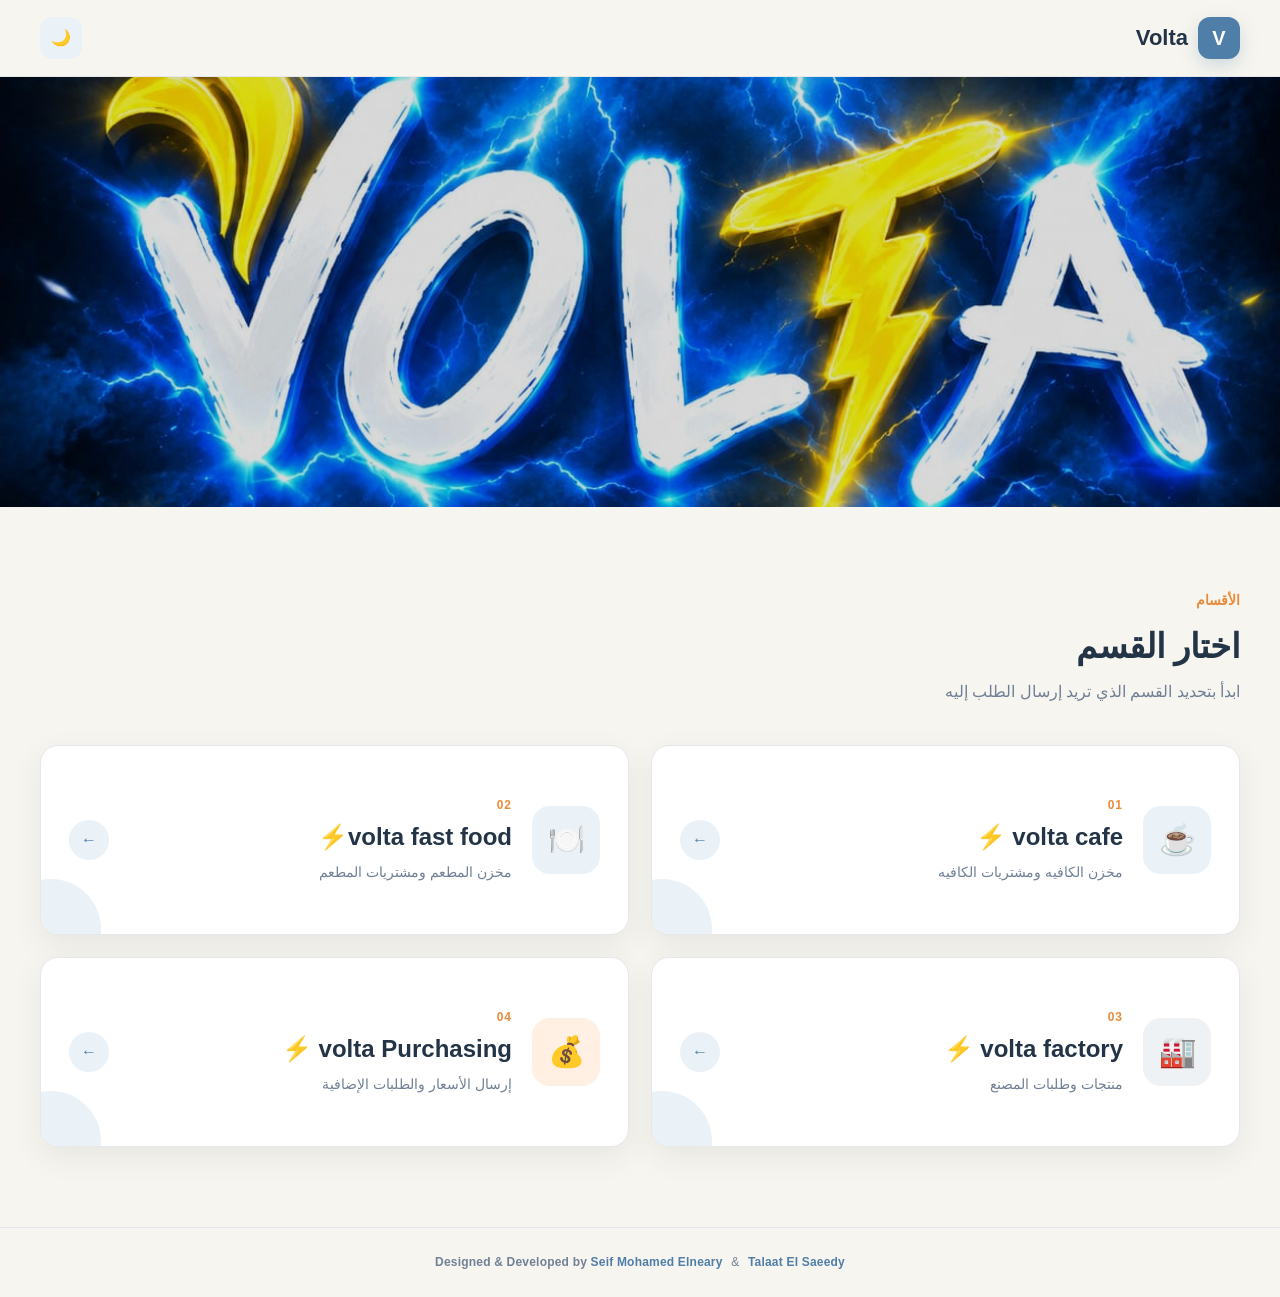
==== index.html @ 40c65955 "Add files via upload" ====
<!DOCTYPE html>
<html lang="ar" dir="rtl">

<head>
    <meta charset="UTF-8">
    <meta name="viewport" content="width=device-width, initial-scale=1.0">

    <title>Volta | ڤولتا</title>

    <!-- Main CSS -->
    <link rel="stylesheet" href="css/style.css">
    <link rel="stylesheet" href="css/home.css">
    <link rel="stylesheet" href="css/responsive.css">
</head>

<body>

    <!-- =========================
         Navbar
    ========================== -->
    <header class="navbar">

        <div class="container navbar-content">

            <a href="index.html" class="logo">
                <span class="logo-mark">V</span>
                <span class="logo-text">Volta</span>
            </a>

            <button class="theme-toggle" id="themeToggle" type="button">
                🌙
            </button>

        </div>

    </header>


    <!-- =========================
         Hero
    ========================== -->
    <main>

        <section class="hero">

            <div class="container hero-content">

                <div class="volta-logo-title">

                    <span class="volta-main">
                    </span>

                    <span class="volta-sub">
                    </span>

                </div>

            </div>

        </section>


        <!-- =========================
             Main Sections
        ========================== -->
        <section class="sections">

            <div class="container">

                <div class="section-heading">

                    <span>الأقسام</span>

                    <h2>
                        اختار القسم
                    </h2>

                    <p>
                        ابدأ بتحديد القسم الذي تريد إرسال الطلب إليه
                    </p>

                </div>


                <div class="section-grid">


                    <!-- =========================
                         Cafe
                    ========================== -->

                    <a href="cafe-login.html" class="section-card">

                        <div class="card-icon cafe-icon">
                            ☕
                        </div>

                        <div class="card-content">

                            <span class="card-number">
                                01
                            </span>

                            <h3>
                                volta cafe ⚡
                            </h3>

                            <p>
                                مخزن الكافيه ومشتريات الكافيه
                            </p>

                        </div>

                        <div class="card-arrow">
                            ←
                        </div>

                    </a>


                    <!-- =========================
                         Restaurant
                    ========================== -->

                    <a href="restaurant-login.html" class="section-card">

                        <div class="card-icon restaurant-icon">
                            🍽️
                        </div>

                        <div class="card-content">

                            <span class="card-number">
                                02
                            </span>

                            <h3>
                                volta fast food⚡

                            </h3>

                            <p>
                                مخزن المطعم ومشتريات المطعم
                            </p>

                        </div>

                        <div class="card-arrow">
                            ←
                        </div>

                    </a>


                    <!-- =========================
                         Factory
                    ========================== -->

                    <a href="factory-login.html" class="section-card">

                        <div class="card-icon factory-icon">
                            🏭
                        </div>

                        <div class="card-content">

                            <span class="card-number">
                                03
                            </span>

                            <h3>
                                volta factory ⚡
                            </h3>

                            <p>
                                منتجات وطلبات المصنع
                            </p>

                        </div>

                        <div class="card-arrow">
                            ←
                        </div>

                    </a>


                    <!-- =========================
                         Prices
                    ========================== -->

                    <a href="prices.html" class="section-card prices-card">

                        <div class="card-icon prices-icon">
                            💰
                        </div>

                        <div class="card-content">

                            <span class="card-number">
                                04
                            </span>

                            <h3>
                                volta Purchasing ⚡
                            </h3>

                            <p>
                                إرسال الأسعار والطلبات الإضافية
                            </p>

                        </div>

                        <div class="card-arrow">
                            ←
                        </div>

                    </a>


                </div>

            </div>

        </section>

    </main>


    <!-- =========================
         Footer
    ========================== -->

    <footer class="footer">

        <div class="container">

            <p class="developer-credit">

                Designed & Developed by

                <span>
                    Seif Mohamed Elneary
                </span>

                <b>
                    &
                </b>

                <span>
                    Talaat El Saeedy
                </span>

            </p>

        </div>

    </footer>


    <!-- JavaScript -->

    <script src="js/app.js"></script>
    <script src="js/theme.js"></script>

</body>

</html>
---- css/style.css ----
/* =========================================
   VOLTA - Global Style
========================================= */

:root {
    --bg-main: #f7f5ef;
    --bg-card: #ffffff;
    --primary: #4f7ea8;
    --primary-dark: #365f83;
    --primary-light: #eaf1f7;
    --accent: #e98b3a;
    --accent-light: #fff0e3;
    --text-main: #243447;
    --text-muted: #718096;
    --border: #e5e7eb;
    --shadow: 0 10px 30px rgba(40, 60, 80, 0.08);
    --radius: 18px;
    --transition: 0.3s ease;
}


/* =========================================
   Reset
========================================= */

* {
    margin: 0;
    padding: 0;
    box-sizing: border-box;
}

html {
    scroll-behavior: smooth;
}

body {
    font-family: Arial, "Tahoma", sans-serif;
    background: var(--bg-main);
    color: var(--text-main);
    line-height: 1.6;
    transition: background-color var(--transition), color var(--transition);
}

a {
    color: inherit;
    text-decoration: none;
}

button,
input,
textarea {
    font: inherit;
}

button {
    cursor: pointer;
    border: none;
}


/* =========================================
   Container
========================================= */

.container {
    width: min(1180px, calc(100% - 32px));
    margin: 0 auto;
}


/* =========================================
   Navbar
========================================= */

.navbar {
    position: sticky;
    top: 0;
    z-index: 1000;
    background: rgba(247, 245, 239, 0.92);
    backdrop-filter: blur(12px);
    border-bottom: 1px solid var(--border);
    transition: background-color var(--transition), border-color var(--transition);
}

.navbar-content {
    min-height: 76px;
    display: flex;
    align-items: center;
    justify-content: space-between;
}


/* Logo */

.logo {
    display: flex;
    align-items: center;
    gap: 10px;
    font-weight: 800;
    font-size: 22px;
}

.logo-mark {
    width: 42px;
    height: 42px;
    display: grid;
    place-items: center;
    border-radius: 12px;
    background: var(--primary);
    color: #fff;
    font-size: 20px;
    box-shadow: 0 6px 18px rgba(79, 126, 168, 0.25);
}

.logo-text {
    color: var(--text-main);
}


/* Theme Button */

.theme-toggle {
    width: 42px;
    height: 42px;
    display: grid;
    place-items: center;
    border-radius: 12px;
    background: var(--primary-light);
    color: var(--primary);
    transition: var(--transition);
}

.theme-toggle:hover {
    background: var(--primary);
    color: #fff;
    transform: rotate(8deg);
}


/* =========================================
   Hero
========================================= */

.hero {
    min-height: 430px;
    position: relative;
    display: flex;
    align-items: center;
    background-image: linear-gradient( 90deg, rgba(24, 39, 54, 0.78), rgba(24, 39, 54, 0.42)), url("../assets/hero.webp");
    background-size: cover;
    background-position: center;
    color: #fff;
}


/* Hero Content */

.hero-content {
    padding: 80px 0;
}

.hero-badge {
    display: inline-block;
    padding: 7px 14px;
    margin-bottom: 18px;
    border: 1px solid rgba(255, 255, 255, 0.35);
    border-radius: 50px;
    background: rgba(255, 255, 255, 0.12);
    font-size: 14px;
}

.hero h1 {
    max-width: 650px;
    font-size: clamp(38px, 6vw, 68px);
    line-height: 1.15;
    margin-bottom: 20px;
}

.hero h1 span {
    color: var(--accent);
}

.hero p {
    max-width: 600px;
    font-size: 18px;
    color: rgba(255, 255, 255, 0.88);
}


/* =========================================
   Sections
========================================= */

.sections {
    padding: 80px 0;
}

.section-heading {
    margin-bottom: 40px;
}

.section-heading>span {
    color: var(--accent);
    font-size: 14px;
    font-weight: 700;
}

.section-heading h2 {
    margin: 6px 0;
    font-size: 34px;
}

.section-heading p {
    color: var(--text-muted);
}


/* =========================================
   Section Cards
========================================= */

.section-grid {
    display: grid;
    grid-template-columns: repeat(2, 1fr);
    gap: 22px;
}

.section-card {
    position: relative;
    min-height: 190px;
    padding: 28px;
    display: flex;
    align-items: center;
    gap: 20px;
    background: var(--bg-card);
    border: 1px solid var(--border);
    border-radius: var(--radius);
    box-shadow: var(--shadow);
    overflow: hidden;
    transition: transform var(--transition), box-shadow var(--transition), border-color var(--transition);
}

.section-card::after {
    content: "";
    position: absolute;
    width: 100px;
    height: 100px;
    left: -40px;
    bottom: -45px;
    border-radius: 50%;
    background: var(--primary-light);
    transition: var(--transition);
}

.section-card:hover {
    transform: translateY(-6px);
    border-color: rgba(79, 126, 168, 0.3);
    box-shadow: 0 18px 40px rgba(40, 60, 80, 0.13);
}

.section-card:hover::after {
    transform: scale(1.5);
}


/* =========================================
   Card Icon
========================================= */

.card-icon {
    position: relative;
    z-index: 2;
    flex-shrink: 0;
    width: 68px;
    height: 68px;
    display: grid;
    place-items: center;
    border-radius: 18px;
    font-size: 30px;
}

.cafe-icon,
.restaurant-icon {
    background: var(--primary-light);
}

.factory-icon {
    background: #eef2f4;
}

.prices-icon {
    background: var(--accent-light);
}


/* =========================================
   Card Content
========================================= */

.card-content {
    position: relative;
    z-index: 2;
    flex: 1;
}

.card-number {
    display: block;
    margin-bottom: 3px;
    color: var(--accent);
    font-size: 12px;
    font-weight: 700;
    letter-spacing: 1px;
}

.card-content h3 {
    margin-bottom: 5px;
    font-size: 24px;
}

.card-content p {
    color: var(--text-muted);
    font-size: 14px;
}


/* =========================================
   Card Arrow
========================================= */

.card-arrow {
    position: relative;
    z-index: 2;
    width: 40px;
    height: 40px;
    display: grid;
    place-items: center;
    border-radius: 50%;
    background: var(--primary-light);
    color: var(--primary);
    transition: var(--transition);
}

.section-card:hover .card-arrow {
    background: var(--accent);
    color: #fff;
    transform: translateX(-4px);
}


/* =========================================
   Footer
========================================= */

.footer {
    padding: 25px 0;
    border-top: 1px solid var(--border);
    text-align: center;
    color: var(--text-muted);
    font-size: 13px;
}


/* =========================================
   Dark Mode
========================================= */

body.dark-mode {
    --bg-main: #17212b;
    --bg-card: #202d39;
    --primary: #79a7cf;
    --primary-dark: #5c8db8;
    --primary-light: #293c4d;
    --accent: #f0a15a;
    --accent-light: #463426;
    --text-main: #f3f5f7;
    --text-muted: #aeb9c4;
    --border: #334352;
    --shadow: 0 10px 30px rgba(0, 0, 0, 0.2);
}

body.dark-mode .navbar {
    background: rgba(23, 33, 43, 0.92);
}

body.dark-mode .hero {
    background-image: linear-gradient( 90deg, rgba(10, 18, 25, 0.82), rgba(10, 18, 25, 0.55)), url("../assets/hero.webp");
}


/* =========================================
   VOLTA - DARK MODE
========================================= */

body.dark-mode {
    --bg-main: #111827;
    --bg-card: #1f2937;
    --primary: #6fa3d2;
    --primary-dark: #4f7ea8;
    --primary-light: #26384a;
    --accent: #f0a15c;
    --accent-light: #3b2d22;
    --text-main: #f3f4f6;
    --text-muted: #aeb8c5;
    --border: #374151;
    background: var(--bg-main);
    color: var(--text-main);
}


/* =========================================
   VOLTA - GLOBAL DARK MODE
========================================= */

body.dark-mode {
    --bg-main: #111827;
    --bg-card: #1f2937;
    --primary: #6fa3d2;
    --primary-dark: #4f7ea8;
    --primary-light: #26384a;
    --accent: #f0a15c;
    --accent-light: #3b2d22;
    --text-main: #f3f4f6;
    --text-muted: #aeb8c5;
    --border: #374151;
    background-color: var(--bg-main);
    color: var(--text-main);
}

body.dark-mode {
    --bg-main: #111827;
    --bg-card: #1f2937;
    --primary: #6fa3d2;
    --primary-dark: #4f7ea8;
    --primary-light: #26384a;
    --accent: #f0a15c;
    --accent-light: #3b2d22;
    --text-main: #f3f4f6;
    --text-muted: #aeb8c5;
    --border: #374151;
    background-color: var(--bg-main);
    color: var(--text-main);
}


/* =========================================
   DEVELOPER CREDIT
========================================= */

.developer-credit {
    margin: 0;
    text-align: center;
    font-size: 12px;
    font-weight: 600;
    color: var(--text-muted);
    letter-spacing: 0.2px;
}

.developer-credit span {
    color: var(--primary);
    font-weight: 800;
    transition: 0.25s ease;
}

.developer-credit b {
    margin: 0 5px;
    color: var(--text-muted);
    font-weight: 500;
}

.developer-credit span:hover {
    color: var(--accent);
}
---- css/home.css ----
/* =========================
   HERO IMAGE FIX
========================= */

.hero {
    position: relative;
    background-image: url("../assets/hero.webp") !important;
    background-size: cover;
    background-position: center;
    background-repeat: no-repeat;
    opacity: 1 !important;
}


/* Overlay خفيف بدل اللون الغامق */

.hero::before {
    content: "";
    position: absolute;
    inset: 0;
    background: rgba(0, 0, 0, 0.15) !important;
    z-index: 0;
}

.hero-content {
    position: relative;
    z-index: 1;
}
---- css/responsive.css ----
/* =========================================
   VOLTA
   Responsive System
========================================= */


/* =========================================
   LARGE TABLET / SMALL DESKTOP
   1000px and below
========================================= */

@media (max-width: 1000px) {
    .container {
        width: min(100% - 28px, 900px);
    }
    /* Products */
    .products-grid {
        grid-template-columns: repeat(3, minmax(0, 1fr));
    }
    /* Home Sections */
    .section-grid {
        gap: 16px;
    }
}


/* =========================================
   TABLET
   768px and below
========================================= */

@media (max-width: 768px) {
    .container {
        width: min(100% - 26px, 700px);
    }
    /* =====================================
       Navbar
    ===================================== */
    .navbar-content {
        min-height: 68px;
    }
    .logo {
        font-size: 20px;
    }
    .logo-mark {
        width: 40px;
        height: 40px;
    }
    /* =====================================
       Home Hero
    ===================================== */
    .hero {
        min-height: 400px;
        background-position: center;
    }
    .hero-content {
        padding: 65px 0;
    }
    .hero h1 {
        max-width: 580px;
        font-size: clamp(38px, 7vw, 54px);
    }
    .hero p {
        max-width: 520px;
        font-size: 16px;
    }
    /* =====================================
       Home Sections
    ===================================== */
    .sections {
        padding: 60px 0;
    }
    .section-heading {
        margin-bottom: 30px;
    }
    .section-heading h2 {
        font-size: 30px;
    }
    .section-grid {
        grid-template-columns: repeat(2, minmax(0, 1fr));
        gap: 15px;
    }
    .section-card {
        min-height: 175px;
        padding: 22px;
    }
    .card-icon {
        width: 60px;
        height: 60px;
        font-size: 27px;
    }
    .card-content h3 {
        font-size: 21px;
    }
    /* =====================================
       Cafe / Restaurant / Factory Header
    ===================================== */
    .page-header {
        padding: 42px 0 35px;
    }
    .back-link {
        margin-bottom: 24px;
    }
    .page-header-content {
        gap: 20px;
    }
    .page-header h1 {
        font-size: clamp(30px, 6vw, 42px);
    }
    .page-header p {
        font-size: 14px;
    }
    .page-header-icon {
        width: 76px;
        height: 76px;
        border-radius: 22px;
        font-size: 35px;
    }
    /* =====================================
       Sub Sections
    ===================================== */
    .sub-section-grid {
        gap: 12px;
    }
    /* =====================================
       Products
    ===================================== */
    .products-section {
        padding: 30px 0 50px;
    }
    .products-top {
        gap: 20px;
    }
    .search-box {
        width: 290px;
    }
    /* =====================================
       Note
    ===================================== */
    .note-section {
        padding-bottom: 55px;
    }
}


/* =========================================
   MOBILE
   700px and below
========================================= */

@media (max-width: 700px) {
    .container {
        width: calc(100% - 24px);
    }
    /* =====================================
       Navbar
    ===================================== */
    .navbar-content {
        min-height: 64px;
    }
    .logo {
        gap: 8px;
        font-size: 18px;
    }
    .logo-mark {
        width: 38px;
        height: 38px;
        border-radius: 11px;
        font-size: 18px;
    }
    .nav-actions {
        gap: 7px;
    }
    .theme-toggle {
        width: 44px;
        height: 44px;
    }
    .cart-button {
        width: 50px;
        height: 46px;
        border-radius: 13px;
    }
    .cart-icon {
        font-size: 21px;
    }
    .cart-count {
        min-width: 22px;
        height: 22px;
        top: -6px;
        left: -6px;
    }
    /* =====================================
       Home Hero
    ===================================== */
    .hero {
        min-height: 390px;
        background-position: center;
    }
    .hero-content {
        padding: 55px 0;
    }
    .hero-badge {
        padding: 6px 12px;
        margin-bottom: 15px;
        font-size: 12px;
    }
    .hero h1 {
        max-width: 100%;
        margin-bottom: 15px;
        font-size: clamp(34px, 10vw, 44px);
        line-height: 1.2;
    }
    .hero p {
        max-width: 100%;
        font-size: 14px;
        line-height: 1.8;
    }
    /* =====================================
       Home Sections
    ===================================== */
    .sections {
        padding: 50px 0;
    }
    .section-heading {
        margin-bottom: 22px;
    }
    .section-heading>span {
        font-size: 12px;
    }
    .section-heading h2 {
        margin: 4px 0;
        font-size: 27px;
    }
    .section-heading p {
        font-size: 13px;
    }
    .section-grid {
        grid-template-columns: repeat(2, minmax(0, 1fr));
        gap: 10px;
    }
    .section-card {
        min-height: 180px;
        padding: 16px 13px;
        flex-direction: column;
        align-items: flex-start;
        justify-content: space-between;
        gap: 10px;
    }
    .card-icon {
        width: 50px;
        height: 50px;
        border-radius: 14px;
        font-size: 23px;
    }
    .card-number {
        font-size: 10px;
    }
    .card-content h3 {
        margin-bottom: 3px;
        font-size: clamp(16px, 4.5vw, 19px);
    }
    .card-content p {
        max-width: 130px;
        font-size: 11px;
        line-height: 1.55;
        overflow-wrap: anywhere;
    }
    .card-arrow {
        position: absolute;
        left: 10px;
        bottom: 10px;
        width: 32px;
        height: 32px;
    }
    /* =====================================
       Page Header
    ===================================== */
    .page-header {
        padding: 32px 0 28px;
    }
    .back-link {
        padding: 8px 12px 8px 13px;
        margin-bottom: 20px;
        border-radius: 11px;
        font-size: 12px;
    }
    .back-icon {
        width: 25px;
        height: 25px;
        border-radius: 7px;
        font-size: 14px;
    }
    .page-header-content {
        align-items: center;
        gap: 15px;
    }
    .page-label {
        margin-bottom: 5px;
        font-size: 10px;
    }
    .page-header h1 {
        margin-bottom: 6px;
        font-size: clamp(28px, 8vw, 36px);
    }
    .page-header p {
        max-width: 420px;
        font-size: 12px;
        line-height: 1.7;
    }
    .page-header-icon {
        width: 60px;
        height: 60px;
        border-radius: 17px;
        font-size: 28px;
    }
    /* =====================================
       Sub Sections
    ===================================== */
    .sub-sections {
        display: grid !important;
        grid-template-columns: repeat(2, minmax(0, 1fr)) !important;
        gap: 10px !important;
        width: 100% !important;
        box-sizing: border-box;
        padding-bottom: 25px;
    }
    .sub-section-grid {
        grid-template-columns: repeat(2, minmax(0, 1fr));
        gap: 10px;
    }
    .sub-section-card {
        width: 100% !important;
        min-width: 0 !important;
        max-width: 100% !important;
        min-height: 68px;
        padding: 10px;
        gap: 8px;
        border-radius: 14px;
        box-sizing: border-box;
    }
    .sub-section-icon {
        width: 40px;
        height: 40px;
        flex-shrink: 0;
        border-radius: 11px;
        font-size: 18px;
    }
    .sub-section-content {
        min-width: 0;
        gap: 3px;
        overflow: hidden;
    }
    .sub-section-content strong {
        display: block;
        font-size: 12px;
        white-space: nowrap;
    }
    .sub-section-content small {
        display: block;
        font-size: 8px;
        white-space: nowrap;
    }
    .sub-card-icon {
        width: 45px;
        height: 45px;
        border-radius: 13px;
        font-size: 21px;
    }
    .sub-card-content strong {
        font-size: 14px;
    }
    .sub-card-content small {
        font-size: 10px;
        line-height: 1.5;
    }
    .sub-card-arrow {
        width: 32px;
        height: 32px;
        font-size: 13px;
    }
    /* =====================================
       Products
    ===================================== */
    .products-section {
        padding: 24px 0 45px;
    }
    .products-top {
        align-items: stretch;
        flex-direction: column;
        gap: 15px;
        margin-bottom: 20px;
    }
    .section-label {
        margin-bottom: 5px;
        font-size: 10px;
    }
    .products-top h2 {
        font-size: clamp(23px, 7vw, 28px);
    }
    .search-box {
        width: 100%;
        height: 48px;
        padding: 0 13px;
        border-radius: 13px;
    }
    .search-box input {
        font-size: 13px;
    }
    /* =====================================
       Product Grid
    ===================================== */
    .products-grid {
        grid-template-columns: repeat(2, minmax(0, 1fr));
        gap: 10px;
    }
    .product-card {
        border-radius: 16px;
    }
    .product-number {
        top: 8px;
        right: 8px;
        padding: 4px 6px;
        border-radius: 7px;
        font-size: 8px;
    }
    .product-image {
        aspect-ratio: 1 / 0.88;
    }
    .product-info {
        padding: 11px;
    }
    .product-info h3 {
        margin-bottom: 5px;
        font-size: clamp(12px, 3.7vw, 15px);
        line-height: 1.45;
        overflow-wrap: anywhere;
    }
    .product-unit {
        padding: 4px 7px;
        border-radius: 7px;
        font-size: 9px;
    }
    /* =====================================
       Product Actions
    ===================================== */
    .product-actions {
        padding: 0 9px 9px;
        flex-direction: column;
        align-items: stretch;
        gap: 7px;
    }
    .quantity-control {
        width: 100%;
        height: 38px;
        border-radius: 10px;
    }
    .quantity-control button {
        width: auto;
        flex: 1;
        font-size: 14px;
    }
    .quantity-control span {
        min-width: 25px;
        flex: 1;
        font-size: 12px;
    }
    .add-to-cart {
        width: 100%;
        height: 38px;
        border-radius: 10px;
        font-size: 10px;
    }
    /* =====================================
       Empty Products
    ===================================== */
    .empty-products {
        padding: 45px 15px;
        border-radius: 17px;
    }
    .empty-products>span {
        font-size: 30px;
    }
    .empty-products h3 {
        font-size: 17px;
    }
    .empty-products p {
        font-size: 11px;
    }
    /* =====================================
       Note
    ===================================== */
    .note-section {
        padding-bottom: 50px;
    }
    .note-card {
        padding: 15px;
        align-items: flex-start;
        gap: 10px;
        border-radius: 18px;
    }
    .note-icon {
        width: 40px;
        height: 40px;
        border-radius: 11px;
        font-size: 17px;
    }
    .note-content h3 {
        margin-bottom: 3px;
        font-size: 15px;
    }
    .note-content p {
        margin-bottom: 11px;
        font-size: 10px;
        line-height: 1.6;
    }
    .note-content textarea {
        min-height: 95px;
        padding: 11px;
        border-radius: 12px;
        font-size: 11px;
    }
    /* =====================================
       Cart Drawer
    ===================================== */
    .cart-drawer {
        width: min(100%, 390px);
    }
    .cart-header {
        padding: 18px;
    }
    .cart-header h2 {
        font-size: 20px;
    }
    .cart-items {
        padding: 13px;
    }
    .cart-footer {
        padding: 13px;
    }
    .send-order-button {
        min-height: 48px;
        padding: 0 14px;
        border-radius: 13px;
        font-size: 11px;
    }
    /* =====================================
       Toast
    ===================================== */
    .toast {
        right: 12px;
        left: 12px;
        bottom: 12px;
        padding: 12px 14px;
        border-radius: 12px;
        text-align: center;
        font-size: 11px;
    }
    /* =====================================
       Footer
    ===================================== */
    .footer {
        padding: 20px 0;
        font-size: 11px;
    }
}


/* =========================================
   SMALL MOBILE
   380px and below
========================================= */

@media (max-width: 380px) {
    .container {
        width: calc(100% - 18px);
    }
    /* Navbar */
    .logo {
        font-size: 16px;
    }
    .logo-mark {
        width: 35px;
        height: 35px;
        font-size: 17px;
    }
    .theme-toggle {
        width: 40px;
        height: 40px;
    }
    .cart-button {
        width: 46px;
        height: 42px;
    }
    /* Hero */
    .hero {
        min-height: 360px;
    }
    .hero h1 {
        font-size: 32px;
    }
    .hero p {
        font-size: 13px;
    }
    /* Home Cards */
    .section-card {
        min-height: 170px;
        padding: 13px 11px;
    }
    .card-icon {
        width: 46px;
        height: 46px;
        font-size: 21px;
    }
    .card-content h3 {
        font-size: 15px;
    }
    .card-content p {
        font-size: 10px;
    }
    /* Page Header */
    .page-header-icon {
        width: 52px;
        height: 52px;
        font-size: 24px;
    }
    .page-header h1 {
        font-size: 27px;
    }
    /* Sub Sections */
    .sub-sections {
        grid-template-columns: repeat(2, minmax(0, 1fr)) !important;
        gap: 7px !important;
    }
    .sub-section-card {
        min-height: 61px;
        padding: 7px;
        gap: 6px;
    }
    .sub-section-icon {
        width: 34px;
        height: 34px;
        border-radius: 9px;
        font-size: 15px;
    }
    .sub-section-content strong {
        font-size: 10px;
    }
    .sub-section-content small {
        font-size: 7px;
    }
    /* Products */
    .products-grid {
        gap: 8px;
    }
    .product-info {
        padding: 9px;
    }
    .product-info h3 {
        font-size: 12px;
    }
    .product-actions {
        padding: 0 8px 8px;
    }
    .add-to-cart {
        font-size: 9px;
    }
    /* Note */
    .note-card {
        padding: 12px;
    }
}


/* =========================================
   PRICES MOBILE
========================================= */

@media (max-width: 768px) {
    .container {
        width: 100%;
        max-width: 100%;
        padding-inline: 14px;
    }
    .prices-page,
    .prices-layout,
    .prices-hero,
    .prices-card,
    .prices-side,
    .prices-side-card {
        max-width: 100%;
    }
    .prices-hero,
    .prices-card,
    .prices-side-card {
        overflow: hidden;
    }
}


/* =========================================
   VOLTA - GLOBAL RESPONSIVE
   Cafe / Restaurant / Factory / Shared
========================================= */


/* =========================================
   LARGE DESKTOP
========================================= */

@media (max-width: 1400px) {
    .container {
        width: min(94%, 1200px);
    }
    .products-grid {
        grid-template-columns: repeat(4, minmax(0, 1fr));
        gap: 18px;
    }
    .product-image-wrapper {
        height: 220px;
    }
}


/* =========================================
   DESKTOP / LAPTOP
========================================= */

@media (max-width: 1200px) {
    .container {
        width: min(94%, 1100px);
    }
    /* ---------- Section Hero ---------- */
    .section-hero {
        min-height: 200px;
        padding: 30px 34px;
    }
    .section-hero h1 {
        font-size: 34px;
    }
    .section-hero-icon {
        width: 95px;
        height: 95px;
        border-radius: 26px;
        font-size: 42px;
    }
    /* ---------- Products ---------- */
    .products-grid {
        grid-template-columns: repeat(3, minmax(0, 1fr));
        gap: 18px;
    }
    .product-image-wrapper {
        height: 225px;
    }
    .product-info h3 {
        font-size: 17px;
    }
    /* ---------- Search ---------- */
    .search-box {
        width: 300px;
    }
}


/* =========================================
   TABLET
========================================= */

@media (max-width: 992px) {
    .section-page {
        padding-top: 28px;
    }
    /* ---------- Section Hero ---------- */
    .section-hero {
        min-height: 185px;
        padding: 27px 28px;
        border-radius: 22px;
    }
    .section-label {
        font-size: 10px;
    }
    .section-hero h1 {
        font-size: 31px;
    }
    .section-hero p {
        font-size: 13px;
    }
    .section-hero-icon {
        width: 85px;
        height: 85px;
        border-radius: 23px;
        font-size: 37px;
    }
    /* ---------- Sub Sections ---------- */
    .sub-sections {
        display: grid;
        grid-template-columns: repeat(2, minmax(0, 1fr));
        gap: 13px;
    }
    .sub-section-card {
        min-height: 82px;
        padding: 13px 15px;
    }
    .sub-section-icon {
        width: 50px;
        height: 50px;
        font-size: 22px;
    }
    .sub-section-content strong {
        font-size: 15px;
    }
    /* ---------- Products Header ---------- */
    .products-header {
        align-items: flex-end;
    }
    .products-header h2 {
        font-size: 23px;
    }
    .search-box {
        width: 280px;
        height: 49px;
    }
    /* ---------- Products ---------- */
    .products-grid {
        grid-template-columns: repeat(3, minmax(0, 1fr));
        gap: 16px;
    }
    .product-image-wrapper {
        height: 210px;
    }
    .product-info {
        padding: 16px 15px 9px;
    }
    .product-info h3 {
        font-size: 16px;
    }
    .product-actions {
        padding: 11px 15px 15px;
    }
    .quantity-row {
        gap: 8px;
    }
    .quantity-btn {
        width: 48px;
    }
    .quantity-unit {
        min-width: 55px;
        font-size: 12px;
    }
    .add-to-cart {
        min-height: 50px;
        font-size: 14px;
    }
    /* ---------- Note ---------- */
    .order-note {
        padding: 22px;
    }
}


/* =========================================
   MOBILE
========================================= */

@media (max-width: 768px) {
    /* ---------- Page ---------- */
    .section-page {
        min-height: calc(100vh - 70px);
        padding: 22px 0 45px;
        overflow-x: hidden;
    }
    .container {
        width: min(94%, 680px);
    }
    /* ---------- Back Link ---------- */
    .back-link {
        margin-bottom: 18px;
        padding: 8px 12px 8px 8px;
        border-radius: 12px;
        font-size: 11px;
    }
    .back-icon {
        width: 27px;
        height: 27px;
        border-radius: 9px;
        font-size: 14px;
    }
    /* ---------- Hero ---------- */
    .section-hero {
        min-height: 0;
        padding: 24px;
        gap: 18px;
        border-radius: 20px;
    }
    .section-hero-content {
        min-width: 0;
        width: 100%;
    }
    .section-label {
        min-height: 25px;
        padding: 4px 9px;
        margin-bottom: 9px;
        font-size: 8px;
    }
    .section-hero h1 {
        margin-bottom: 7px;
        font-size: 28px;
    }
    .section-hero p {
        max-width: 100%;
        font-size: 11px;
        line-height: 1.8;
    }
    .section-hero-icon {
        width: 70px;
        height: 70px;
        flex-shrink: 0;
        border-radius: 18px;
        font-size: 30px;
    }
    /* ---------- Sub Sections ---------- */
    .sub-sections {
        display: grid !important;
        grid-template-columns: repeat(2, minmax(0, 1fr)) !important;
        gap: 9px !important;
        width: 100% !important;
        box-sizing: border-box;
        margin-bottom: 23px;
    }
    .sub-section-card {
        width: 100% !important;
        min-width: 0 !important;
        max-width: 100% !important;
        min-height: 72px;
        gap: 8px;
        padding: 9px;
        border-radius: 14px;
        box-sizing: border-box;
    }
    .sub-section-icon {
        width: 40px;
        height: 40px;
        flex-shrink: 0;
        border-radius: 11px;
        font-size: 18px;
    }
    .sub-section-content {
        min-width: 0;
        gap: 3px;
        overflow: hidden;
    }
    .sub-section-content strong {
        display: block;
        font-size: 12px;
        white-space: nowrap;
    }
    .sub-section-content small {
        display: block;
        font-size: 8px;
        white-space: nowrap;
    }
    /* ---------- Products Header ---------- */
    .products-header {
        display: flex;
        align-items: center;
        flex-direction: column;
        gap: 13px;
        margin-bottom: 19px;
    }
    .products-header>div:first-child {
        width: 100%;
    }
    .products-label {
        margin-bottom: 3px;
        font-size: 8px;
    }
    .products-header h2 {
        font-size: 19px;
    }
    /* ---------- Search ---------- */
    .search-box {
        width: 100%;
        height: 45px;
        padding: 0 12px;
        border-radius: 12px;
    }
    .search-icon {
        font-size: 15px;
    }
    .search-box input {
        font-size: 11px;
    }
    /* ---------- Products Grid ---------- */
    .products-grid {
        width: 100%;
        grid-template-columns: repeat(2, minmax(0, 1fr));
        gap: 10px;
    }
    /* ---------- Product Card ---------- */
    .product-card {
        border-radius: 16px;
    }
    .product-card:hover {
        transform: none;
    }
    .product-image-wrapper {
        height: 155px;
    }
    .product-card:hover .product-image {
        transform: none;
    }
    .product-number {
        top: 7px;
        left: 7px;
        padding: 4px 7px;
        border-radius: 7px;
        font-size: 8px;
    }
    .product-info {
        padding: 11px 10px 7px;
    }
    .product-info h3 {
        font-size: 12px;
        line-height: 1.5;
    }
    .product-unit {
        margin-top: 5px;
        padding: 4px 7px;
        border-radius: 6px;
        font-size: 8px;
    }
    /* ---------- Product Actions ---------- */
    .product-actions {
        padding: 7px 10px 10px;
    }
    .quantity-row {
        gap: 5px;
        margin-bottom: 8px;
    }
    .quantity-box {
        height: 40px;
        border-radius: 10px;
    }
    .quantity-btn {
        width: 34px;
        font-size: 19px;
    }
    .product-quantity {
        font-size: 13px;
    }
    .quantity-unit {
        min-width: 34px;
        font-size: 8px;
    }
    .add-to-cart {
        min-height: 40px;
        border-radius: 10px;
        gap: 4px;
        font-size: 10px;
        box-shadow: none;
    }
    /* ---------- Empty Products ---------- */
    .empty-products {
        padding: 45px 15px;
        border-radius: 16px;
    }
    .empty-products-icon {
        width: 55px;
        height: 55px;
        margin-bottom: 12px;
        border-radius: 15px;
        font-size: 23px;
    }
    .empty-products h3 {
        font-size: 16px;
    }
    .empty-products p {
        font-size: 10px;
    }
    /* ---------- Order Note ---------- */
    .order-note {
        margin-top: 22px;
        padding: 17px;
        border-radius: 16px;
    }
    .order-note-header {
        gap: 9px;
        margin-bottom: 12px;
    }
    .order-note-icon {
        width: 40px;
        height: 40px;
        border-radius: 10px;
        font-size: 18px;
    }
    .order-note-header h3 {
        font-size: 14px;
    }
    .order-note-header p {
        font-size: 8px;
    }
    .order-note textarea {
        min-height: 115px;
        padding: 11px;
        border-radius: 11px;
        font-size: 10px;
    }
    /* ---------- Toast ---------- */
    #toast {
        right: 12px;
        left: 12px;
        bottom: 15px;
        min-width: 0;
        max-width: none;
        padding: 12px 14px;
        border-radius: 12px;
        font-size: 11px;
        text-align: center;
    }
}


/* =========================================
   SMALL MOBILE
========================================= */

@media (max-width: 600px) {
    .container {
        width: calc(100% - 24px);
    }
    /* ---------- Hero ---------- */
    .section-hero {
        display: block;
        padding: 20px;
        border-radius: 18px;
    }
    .section-hero-content {
        padding-left: 0;
    }
    .section-hero h1 {
        font-size: 25px;
    }
    .section-hero p {
        font-size: 10px;
    }
    .section-hero-icon {
        position: absolute;
        top: 15px;
        left: 15px;
        width: 53px;
        height: 53px;
        border-radius: 14px;
        font-size: 23px;
    }
    /* ---------- Sub Sections ---------- */
    .sub-sections {
        display: grid !important;
        grid-template-columns: repeat(2, minmax(0, 1fr)) !important;
        gap: 7px !important;
    }
    .sub-section-card {
        width: 100% !important;
        min-width: 0 !important;
        min-height: 67px;
        padding: 7px;
        gap: 6px;
        border-radius: 12px;
    }
    .sub-section-icon {
        width: 34px;
        height: 34px;
        border-radius: 9px;
        font-size: 15px;
    }
    .sub-section-content strong {
        font-size: 10px;
    }
    .sub-section-content small {
        font-size: 7px;
    }
    /* ---------- Products ---------- */
    .products-grid {
        gap: 8px;
    }
    .product-image-wrapper {
        height: 135px;
    }
    .product-info {
        padding: 9px 8px 6px;
    }
    .product-info h3 {
        font-size: 10px;
    }
    .product-unit {
        padding: 3px 5px;
        font-size: 7px;
    }
    .product-actions {
        padding: 6px 8px 8px;
    }
    .quantity-row {
        gap: 4px;
        margin-bottom: 6px;
    }
    .quantity-box {
        height: 36px;
        border-radius: 8px;
    }
    .quantity-btn {
        width: 28px;
        font-size: 17px;
    }
    .product-quantity {
        font-size: 12px;
    }
    .quantity-unit {
        min-width: 29px;
        font-size: 7px;
    }
    .add-to-cart {
        min-height: 37px;
        border-radius: 8px;
        font-size: 8px;
    }
    /* ---------- Note ---------- */
    .order-note {
        padding: 14px;
    }
    .order-note-header h3 {
        font-size: 12px;
    }
    .order-note-header p {
        font-size: 7px;
    }
    .order-note textarea {
        min-height: 105px;
        font-size: 9px;
    }
}


/* =========================================
   VERY SMALL MOBILE
========================================= */

@media (max-width: 400px) {
    .section-page {
        padding-top: 17px;
    }
    .container {
        width: calc(100% - 18px);
    }
    /* ---------- Back ---------- */
    .back-link {
        margin-bottom: 14px;
        padding: 7px 9px 7px 7px;
        font-size: 9px;
    }
    .back-icon {
        width: 24px;
        height: 24px;
        font-size: 12px;
    }
    /* ---------- Hero ---------- */
    .section-hero {
        padding: 17px;
        border-radius: 16px;
    }
    .section-hero h1 {
        font-size: 22px;
    }
    .section-hero p {
        font-size: 9px;
    }
    .section-hero-icon {
        top: 12px;
        left: 12px;
        width: 46px;
        height: 46px;
        border-radius: 12px;
        font-size: 20px;
    }
    /* ---------- Sub Sections ---------- */
    .sub-sections {
        display: grid !important;
        grid-template-columns: repeat(2, minmax(0, 1fr)) !important;
        gap: 5px !important;
    }
    .sub-section-card {
        width: 100% !important;
        min-width: 0 !important;
        min-height: 61px;
        padding: 6px;
        gap: 5px;
    }
    .sub-section-icon {
        width: 29px;
        height: 29px;
        border-radius: 8px;
        font-size: 13px;
    }
    .sub-section-content strong {
        font-size: 9px;
    }
    .sub-section-content small {
        font-size: 6px;
    }
    /* ---------- Products Header ---------- */
    .products-header {
        gap: 10px;
    }
    .products-header h2 {
        font-size: 16px;
    }
    .search-box {
        height: 41px;
    }
    .search-box input {
        font-size: 10px;
    }
    /* ---------- Products ---------- */
    .products-grid {
        gap: 6px;
    }
    .product-card {
        border-radius: 13px;
    }
    .product-image-wrapper {
        height: 115px;
    }
    .product-number {
        top: 5px;
        left: 5px;
        padding: 3px 5px;
        border-radius: 6px;
        font-size: 7px;
    }
    .product-info {
        padding: 7px 6px 5px;
    }
    .product-info h3 {
        font-size: 9px;
    }
    .product-unit {
        margin-top: 3px;
        padding: 2px 4px;
        border-radius: 5px;
        font-size: 6px;
    }
    .product-actions {
        padding: 5px 6px 6px;
    }
    .quantity-box {
        height: 32px;
    }
    .quantity-btn {
        width: 24px;
        font-size: 15px;
    }
    .product-quantity {
        font-size: 10px;
    }
    .quantity-unit {
        min-width: 25px;
        font-size: 6px;
    }
    .add-to-cart {
        min-height: 33px;
        font-size: 7px;
        border-radius: 7px;
    }
    /* ---------- Note ---------- */
    .order-note {
        margin-top: 17px;
        padding: 11px;
        border-radius: 13px;
    }
    .order-note-icon {
        width: 34px;
        height: 34px;
        font-size: 15px;
    }
    .order-note-header h3 {
        font-size: 11px;
    }
    .order-note-header p {
        font-size: 6px;
    }
    .order-note textarea {
        min-height: 90px;
        padding: 9px;
        border-radius: 9px;
        font-size: 8px;
    }
}


/* =========================================
   ULTRA SMALL DEVICES
========================================= */

@media (max-width: 330px) {
    .container {
        width: calc(100% - 14px);
    }
    .section-hero {
        padding: 15px;
    }
    .section-hero h1 {
        font-size: 20px;
    }
    .section-hero p {
        font-size: 8px;
    }
    .section-hero-icon {
        width: 41px;
        height: 41px;
        font-size: 18px;
    }
    .sub-section-card {
        min-height: 57px;
        padding: 5px;
    }
    .sub-section-icon {
        width: 26px;
        height: 26px;
        font-size: 12px;
    }
    .sub-section-content strong {
        font-size: 8px;
    }
    .sub-section-content small {
        font-size: 5px;
    }
    .products-header h2 {
        font-size: 14px;
    }
    .product-image-wrapper {
        height: 100px;
    }
    .product-info h3 {
        font-size: 8px;
    }
    .product-unit {
        font-size: 5.5px;
    }
    .quantity-box {
        height: 29px;
    }
    .quantity-btn {
        width: 21px;
        font-size: 13px;
    }
    .product-quantity {
        font-size: 9px;
    }
    .quantity-unit {
        min-width: 22px;
        font-size: 5px;
    }
    .add-to-cart {
        min-height: 30px;
        font-size: 6px;
    }
}


/* =========================================
   TOUCH DEVICES
========================================= */

@media (hover: none) and (pointer: coarse) {
    .back-link:hover,
    .sub-section-card:hover,
    .product-card:hover {
        transform: none;
    }
    .product-card:hover {
        border-color: var(--border);
    }
    .product-card:hover .product-image {
        transform: none;
    }
    .quantity-btn,
    .add-to-cart,
    .sub-section-card,
    .cart-button,
    .theme-toggle {
        -webkit-tap-highlight-color: transparent;
    }
    .quantity-btn {
        min-height: 40px;
    }
    .add-to-cart {
        min-height: 44px;
    }
}


/* =========================================
   REDUCED MOTION
========================================= */

@media (prefers-reduced-motion: reduce) {
    .section-page *,
    .section-page *::before,
    .section-page *::after {
        animation: none !important;
        transition: none !important;
        scroll-behavior: auto !important;
    }
}


/* =========================================
   RESTAURANT / CAFE MOBILE FONT SIZE
========================================= */

@media (max-width: 768px) {
    .product-info h3 {
        font-size: 14px;
    }
    .product-unit {
        font-size: 9px;
    }
    .quantity-unit {
        font-size: 9px;
    }
    .product-quantity {
        font-size: 14px;
    }
    .quantity-btn {
        font-size: 21px;
    }
    .add-to-cart {
        font-size: 11px;
    }
}

@media (max-width: 600px) {
    .product-info h3 {
        font-size: 12px;
    }
    .product-unit {
        font-size: 8px;
    }
    .quantity-unit {
        font-size: 8px;
    }
    .product-quantity {
        font-size: 13px;
    }
    .add-to-cart {
        font-size: 10px;
    }
}

@media (max-width: 400px) {
    .product-info h3 {
        font-size: 11px;
    }
    .product-unit {
        font-size: 7px;
    }
    .quantity-unit {
        font-size: 7px;
    }
    .product-quantity {
        font-size: 12px;
    }
    .add-to-cart {
        font-size: 9px;
    }
}


/* =========================================
   SMOOTH TRANSITIONS
========================================= */

.sub-section-card,
.product-card,
.product-image,
.add-to-cart,
.quantity-btn,
.search-box,
.back-link,
.theme-toggle,
.cart-button {
    transition: transform 0.25s ease, background-color 0.25s ease, border-color 0.25s ease, box-shadow 0.25s ease, color 0.25s ease;
}


/* =========================================
   SUB SECTION HOVER
========================================= */

@media (hover: hover) and (pointer: fine) {
    .sub-section-card:hover {
        transform: translateY(-3px);
    }
    .add-to-cart:hover,
    .quantity-btn:hover {
        transform: translateY(-2px);
    }
}


/* =========================================
   FINAL MOBILE SUB SECTION FIX
   KEEP CAFE / RESTAURANT SIDE BY SIDE
========================================= */

@media (max-width: 768px) {
    .sub-sections {
        display: grid !important;
        grid-template-columns: repeat(2, minmax(0, 1fr)) !important;
        gap: 10px !important;
        width: 100% !important;
        max-width: 100% !important;
        box-sizing: border-box !important;
    }
    .sub-section-card {
        width: 100% !important;
        max-width: 100% !important;
        min-width: 0 !important;
        margin: 0 !important;
        box-sizing: border-box !important;
    }
}

@media (max-width: 600px) {
    .sub-sections {
        grid-template-columns: repeat(2, minmax(0, 1fr)) !important;
        gap: 8px !important;
    }
    .sub-section-card {
        padding: 8px !important;
    }
}

@media (max-width: 400px) {
    .sub-sections {
        grid-template-columns: repeat(2, minmax(0, 1fr)) !important;
        gap: 6px !important;
    }
    .sub-section-card {
        padding: 7px !important;
    }
}


/* =========================================
   VOLTA - CAFE SUB SECTIONS
   Keep Store + Purchases Side by Side
========================================= */

@media (max-width: 768px) {
    /* الحاوية اللي فيها الكارتين */
    .sub-section-grid {
        display: grid !important;
        grid-template-columns: repeat(2, minmax(0, 1fr)) !important;
        gap: 12px !important;
        width: 100% !important;
    }
    /* الكارت */
    .sub-section-card {
        width: 100% !important;
        min-width: 0 !important;
        margin: 0 !important;
        box-sizing: border-box !important;
        /* Transition */
        transition: transform 0.3s ease, box-shadow 0.3s ease, background-color 0.3s ease, border-color 0.3s ease !important;
    }
    /* محتوى الكارت */
    .sub-card-content {
        min-width: 0 !important;
        flex: 1 !important;
    }
    .sub-card-content strong {
        font-size: 13px !important;
        white-space: nowrap !important;
    }
    .sub-card-content small {
        font-size: 9px !important;
        white-space: nowrap !important;
    }
    /* تأثير الحركة */
    .sub-section-card:hover {
        transform: translateY(-3px);
    }
    .sub-section-card:active {
        transform: scale(0.97);
    }
}


/* =========================================
   SMALL MOBILE
========================================= */

@media (max-width: 600px) {
    .sub-section-grid {
        grid-template-columns: repeat(2, minmax(0, 1fr)) !important;
        gap: 9px !important;
    }
    .sub-section-card {
        min-width: 0 !important;
        padding: 10px 8px !important;
    }
    .sub-card-icon {
        width: 38px !important;
        height: 38px !important;
        flex-shrink: 0 !important;
        font-size: 17px !important;
    }
    .sub-card-content strong {
        font-size: 11px !important;
    }
    .sub-card-content small {
        font-size: 7px !important;
    }
    .sub-card-arrow {
        width: 28px !important;
        height: 28px !important;
        flex-shrink: 0 !important;
        font-size: 12px !important;
    }
}


/* =========================================
   VERY SMALL MOBILE
========================================= */

@media (max-width: 400px) {
    .sub-section-grid {
        grid-template-columns: repeat(2, minmax(0, 1fr)) !important;
        gap: 7px !important;
    }
    .sub-section-card {
        padding: 8px 6px !important;
    }
    .sub-card-icon {
        width: 32px !important;
        height: 32px !important;
        font-size: 14px !important;
    }
    .sub-card-content strong {
        font-size: 10px !important;
    }
    .sub-card-content small {
        font-size: 6px !important;
    }
    .sub-card-arrow {
        width: 24px !important;
        height: 24px !important;
        font-size: 10px !important;
    }
}


/* =========================================
   CAFE MOBILE - FINAL SIZE FIX
========================================= */

@media (max-width: 768px) {
    .sub-sections .container {
        width: 100% !important;
        max-width: 100% !important;
        margin: 0 auto !important;
        padding: 0 8px !important;
        box-sizing: border-box !important;
    }
    .sub-section-grid {
        width: 100% !important;
        display: grid !important;
        grid-template-columns: repeat(2, minmax(0, 1fr)) !important;
        gap: 10px !important;
        margin: 0 auto !important;
    }
    .sub-section-card {
        width: 100% !important;
        min-width: 0 !important;
        box-sizing: border-box !important;
        padding: 15px 10px !important;
        display: flex !important;
        align-items: center !important;
        gap: 8px !important;
    }
    .sub-card-icon {
        flex-shrink: 0 !important;
    }
    .sub-card-content {
        flex: 1 1 auto !important;
        min-width: 0 !important;
    }
    .sub-card-content strong {
        display: block !important;
        font-size: 14px !important;
        white-space: nowrap !important;
    }
    .sub-card-content small {
        display: block !important;
        font-size: 9px !important;
        white-space: nowrap !important;
    }
    .sub-card-arrow {
        display: flex !important;
        flex-shrink: 0 !important;
    }
}

@media (max-width: 768px) {
    .sub-sections .container {
        padding-left: 4px !important;
        padding-right: 4px !important;
    }
    .sub-section-grid {
        grid-template-columns: 1fr 1fr !important;
        gap: 6px !important;
    }
    .sub-section-card {
        width: 100% !important;
        padding-left: 14px !important;
        padding-right: 14px !important;
        box-sizing: border-box !important;
    }
}


/* =========================================
   CAFE CARDS - FINAL FIX
========================================= */

.cafe-sections {
    width: 100%;
    margin: 0;
}

.cafe-sections .container {
    width: 100%;
    max-width: 1400px;
    box-sizing: border-box;
}

.cafe-section-grid {
    width: 100%;
    display: grid;
    grid-template-columns: repeat(2, minmax(0, 1fr));
    gap: 20px;
    box-sizing: border-box;
}

.cafe-section-card {
    width: 100% !important;
    min-width: 0 !important;
    max-width: none !important;
    box-sizing: border-box;
    display: flex;
    align-items: center;
    padding: 20px !important;
    gap: 14px;
    border: 1px solid var(--border);
    border-radius: var(--radius);
    background: var(--bg-card);
    color: var(--text-main);
    cursor: pointer;
    transition: transform 0.3s ease, box-shadow 0.3s ease, border-color 0.3s ease;
}

.cafe-section-card.active {
    border-color: var(--primary);
    background: var(--primary-light);
}

.cafe-section-icon {
    width: 52px;
    height: 52px;
    min-width: 52px;
    display: flex;
    align-items: center;
    justify-content: center;
    border-radius: 15px;
    background: var(--primary-light);
    font-size: 25px;
}

.cafe-section-content {
    flex: 1;
    min-width: 0;
    text-align: right;
}

.cafe-section-content strong {
    display: block;
    color: var(--text-main);
    font-size: 18px;
    font-weight: 800;
    white-space: nowrap;
}

.cafe-section-content small {
    display: block;
    margin-top: 5px;
    color: var(--text-muted);
    font-size: 11px;
    white-space: nowrap;
}

.cafe-section-arrow {
    width: 36px;
    height: 36px;
    min-width: 36px;
    display: flex;
    align-items: center;
    justify-content: center;
    border-radius: 10px;
    background: var(--primary-light);
    color: var(--primary);
    font-size: 17px;
}


/* =========================================
   MOBILE
========================================= */

@media (max-width: 768px) {
    .cafe-sections .container {
        width: 100%;
        padding-left: 12px;
        padding-right: 12px;
    }
    .cafe-section-grid {
        width: 100%;
        grid-template-columns: repeat(2, minmax(0, 1fr));
        gap: 10px;
    }
    .cafe-section-card {
        width: 100% !important;
        padding: 15px 12px !important;
        gap: 8px;
    }
    .cafe-section-icon {
        width: 42px;
        height: 42px;
        min-width: 42px;
        font-size: 20px;
    }
    .cafe-section-content strong {
        font-size: 13px;
    }
    .cafe-section-content small {
        font-size: 9px;
    }
    .cafe-section-arrow {
        width: 30px;
        height: 30px;
        min-width: 30px;
        font-size: 14px;
    }
}


/* =========================================
   VERY SMALL MOBILE
========================================= */

@media (max-width: 450px) {
    .cafe-sections .container {
        padding-left: 8px;
        padding-right: 8px;
    }
    .cafe-section-grid {
        gap: 8px;
    }
    .cafe-section-card {
        padding: 14px 8px !important;
        gap: 6px;
    }
    .cafe-section-icon {
        width: 38px;
        height: 38px;
        min-width: 38px;
        font-size: 18px;
    }
    .cafe-section-content strong {
        font-size: 12px;
    }
    .cafe-section-content small {
        font-size: 8px;
    }
    .cafe-section-arrow {
        width: 27px;
        height: 27px;
        min-width: 27px;
        font-size: 12px;
    }
}


/* =========================================
   DESKTOP - SHOW ADD TO CART BUTTON
========================================= */

@media (min-width: 769px) {
    .product-card {
        height: auto !important;
        min-height: 0 !important;
        overflow: hidden;
    }
    .product-actions {
        display: flex !important;
        flex-direction: column !important;
        width: 100% !important;
        height: auto !important;
        min-height: 0 !important;
        box-sizing: border-box;
    }
    .quantity-row {
        width: 100% !important;
        flex-shrink: 0 !important;
    }
    .add-to-cart {
        display: flex !important;
        visibility: visible !important;
        opacity: 1 !important;
        width: 100% !important;
        min-height: 52px !important;
        height: 52px !important;
        flex-shrink: 0 !important;
        box-sizing: border-box;
        position: relative !important;
        z-index: 5 !important;
    }
}
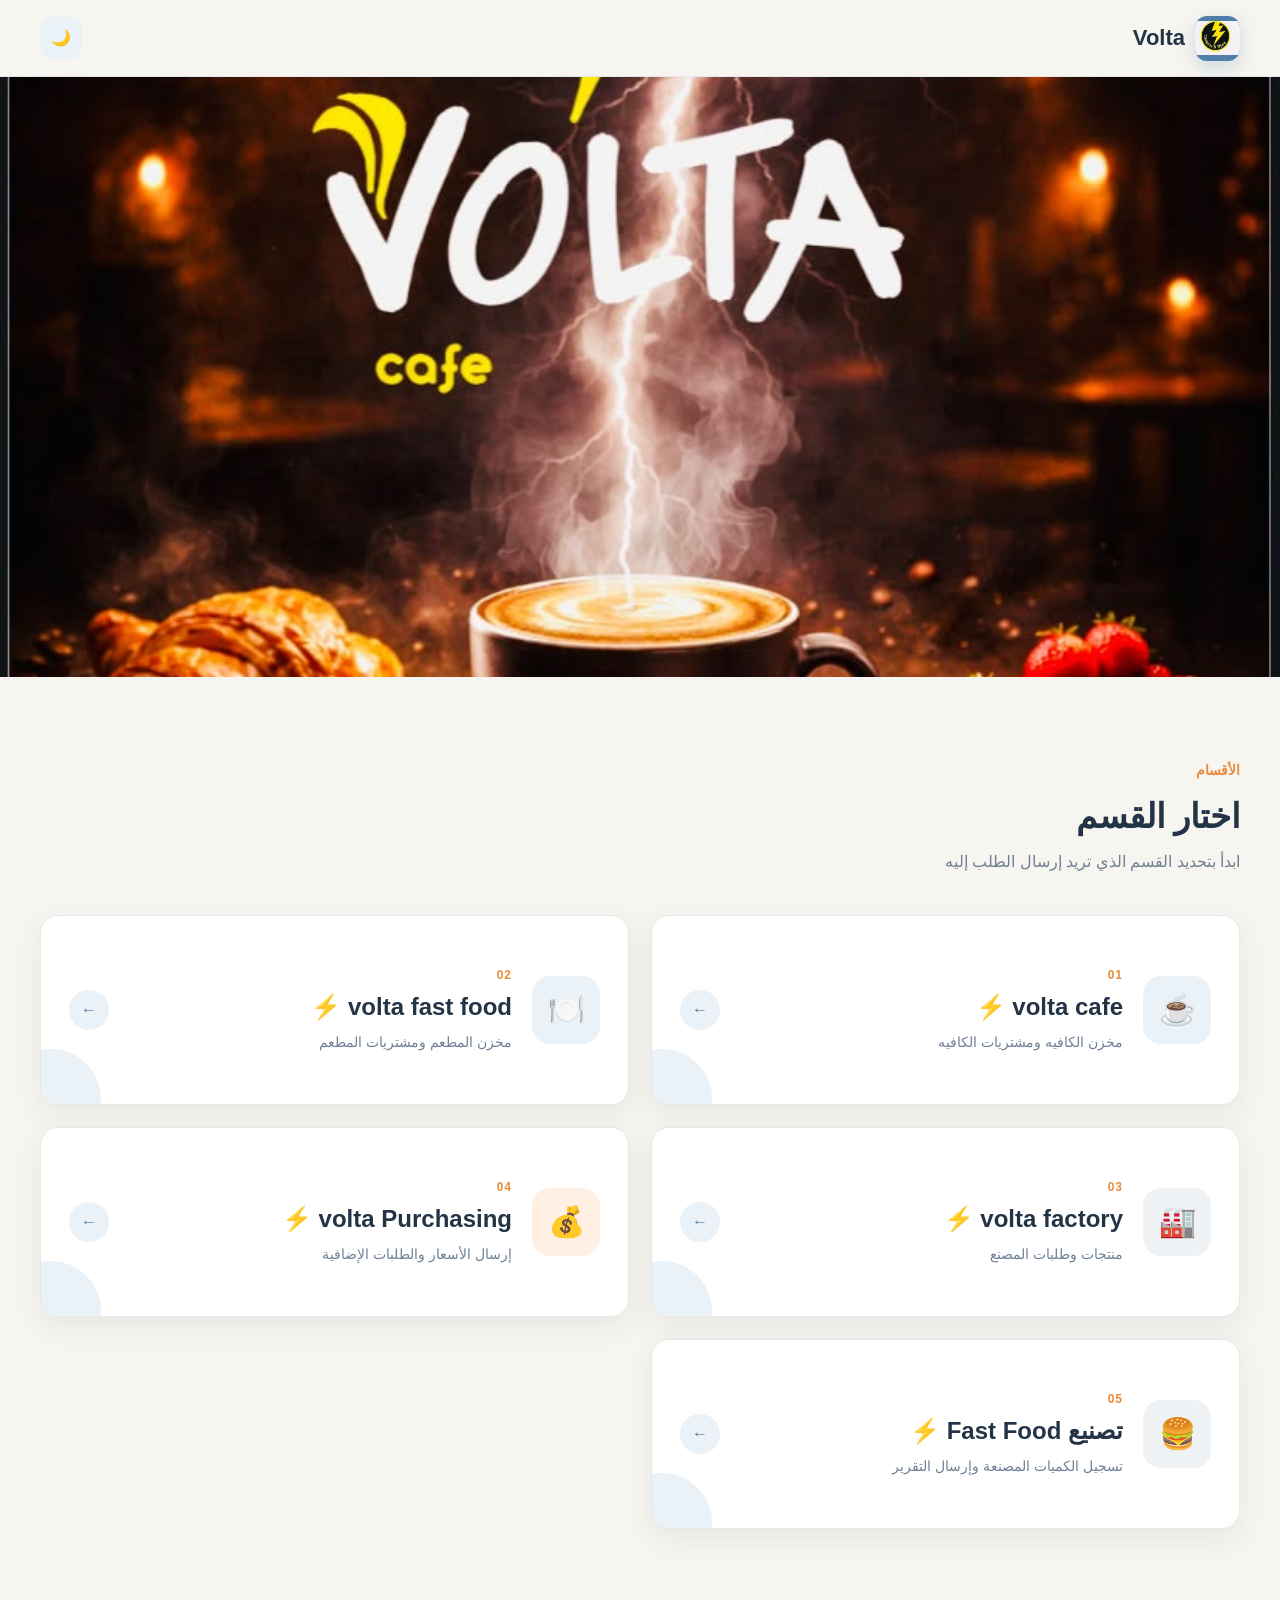
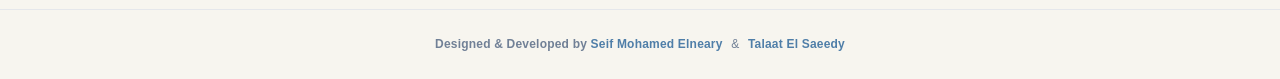
==== commit a80af5fc: "Add files via upload" ====
--- a/index.html
+++ b/index.html
@@ -18,16 +18,24 @@
     <!-- =========================
          Navbar
     ========================== -->
+
     <header class="navbar">
 
         <div class="container navbar-content">
 
             <a href="index.html" class="logo">
-                <span class="logo-mark">V</span>
-                <span class="logo-text">Volta</span>
+
+                <span class="logo-mark">
+        <img src="assets/logo.png" alt="Volta Logo">
+                   </span>
+
+                <span class="logo-text">
+                           Volta
+               </span>
+
             </a>
 
-            <button class="theme-toggle" id="themeToggle" type="button">
+            <button class="theme-toggle" id="themeToggle" type="button" aria-label="تفعيل الوضع الداكن">
                 🌙
             </button>
 
@@ -37,39 +45,36 @@
 
 
     <!-- =========================
-         Hero
+         Main
     ========================== -->
+
     <main>
 
+
+        <!-- =========================
+             Hero
+        ========================== -->
+
         <section class="hero">
-
-            <div class="container hero-content">
-
-                <div class="volta-logo-title">
-
-                    <span class="volta-main">
-                    </span>
-
-                    <span class="volta-sub">
-                    </span>
-
-                </div>
-
-            </div>
-
+            <div class="container hero-content"></div>
         </section>
-
 
         <!-- =========================
              Main Sections
         ========================== -->
+
         <section class="sections">
 
             <div class="container">
 
+
+                <!-- Section Heading -->
+
                 <div class="section-heading">
 
-                    <span>الأقسام</span>
+                    <span>
+                        الأقسام
+                    </span>
 
                     <h2>
                         اختار القسم
@@ -82,11 +87,15 @@
                 </div>
 
 
+                <!-- =========================
+                     Section Grid
+                ========================== -->
+
                 <div class="section-grid">
 
 
                     <!-- =========================
-                         Cafe
+                         01 - Cafe
                     ========================== -->
 
                     <a href="cafe-login.html" class="section-card">
@@ -95,6 +104,7 @@
                             ☕
                         </div>
 
+
                         <div class="card-content">
 
                             <span class="card-number">
@@ -111,15 +121,16 @@
 
                         </div>
 
-                        <div class="card-arrow">
-                            ←
-                        </div>
-
-                    </a>
-
-
-                    <!-- =========================
-                         Restaurant
+
+                        <div class="card-arrow">
+                            ←
+                        </div>
+
+                    </a>
+
+
+                    <!-- =========================
+                         02 - Fast Food
                     ========================== -->
 
                     <a href="restaurant-login.html" class="section-card">
@@ -128,6 +139,7 @@
                             🍽️
                         </div>
 
+
                         <div class="card-content">
 
                             <span class="card-number">
@@ -135,8 +147,7 @@
                             </span>
 
                             <h3>
-                                volta fast food⚡
-
+                                volta fast food ⚡
                             </h3>
 
                             <p>
@@ -145,15 +156,16 @@
 
                         </div>
 
-                        <div class="card-arrow">
-                            ←
-                        </div>
-
-                    </a>
-
-
-                    <!-- =========================
-                         Factory
+
+                        <div class="card-arrow">
+                            ←
+                        </div>
+
+                    </a>
+
+
+                    <!-- =========================
+                         03 - Factory
                     ========================== -->
 
                     <a href="factory-login.html" class="section-card">
@@ -162,6 +174,7 @@
                             🏭
                         </div>
 
+
                         <div class="card-content">
 
                             <span class="card-number">
@@ -178,15 +191,16 @@
 
                         </div>
 
-                        <div class="card-arrow">
-                            ←
-                        </div>
-
-                    </a>
-
-
-                    <!-- =========================
-                         Prices
+
+                        <div class="card-arrow">
+                            ←
+                        </div>
+
+                    </a>
+
+
+                    <!-- =========================
+                         04 - Purchasing
                     ========================== -->
 
                     <a href="prices.html" class="section-card prices-card">
@@ -195,6 +209,7 @@
                             💰
                         </div>
 
+
                         <div class="card-content">
 
                             <span class="card-number">
@@ -210,6 +225,42 @@
                             </p>
 
                         </div>
+
+
+                        <div class="card-arrow">
+                            ←
+                        </div>
+
+                    </a>
+
+
+                    <!-- =========================
+                         05 - Fast Food Production
+                    ========================== -->
+
+                    <a href="fast-food-production.html" class="section-card">
+
+                        <div class="card-icon factory-icon">
+                            🍔
+                        </div>
+
+
+                        <div class="card-content">
+
+                            <span class="card-number">
+                                05
+                            </span>
+
+                            <h3>
+                                تصنيع Fast Food ⚡
+                            </h3>
+
+                            <p>
+                                تسجيل الكميات المصنعة وإرسال التقرير
+                            </p>
+
+                        </div>
+
 
                         <div class="card-arrow">
                             ←
@@ -258,7 +309,9 @@
     </footer>
 
 
-    <!-- JavaScript -->
+    <!-- =========================
+         JavaScript
+    ========================== -->
 
     <script src="js/app.js"></script>
     <script src="js/theme.js"></script>
--- a/css/style.css
+++ b/css/style.css
@@ -469,4 +469,21 @@
 
 .developer-credit span:hover {
     color: var(--accent);
+}
+
+.logo-mark {
+    width: 45px;
+    height: 45px;
+    display: flex;
+    align-items: center;
+    justify-content: center;
+    overflow: hidden;
+    flex-shrink: 0;
+}
+
+.logo-mark img {
+    width: 100%;
+    height: 100%;
+    object-fit: contain;
+    display: block;
 }
--- a/css/home.css
+++ b/css/home.css
@@ -1,28 +1,32 @@
-/* =========================
-   HERO IMAGE FIX
-========================= */
-
 .hero {
     position: relative;
-    background-image: url("../assets/hero.webp") !important;
+    width: 100%;
+    min-height: 600px;
+    background-image: url("../assets/hero.webp");
     background-size: cover;
     background-position: center;
     background-repeat: no-repeat;
-    opacity: 1 !important;
+    overflow: hidden;
 }
 
 
-/* Overlay خفيف بدل اللون الغامق */
+/* Mobile */
 
-.hero::before {
-    content: "";
-    position: absolute;
-    inset: 0;
-    background: rgba(0, 0, 0, 0.15) !important;
-    z-index: 0;
+@media (max-width: 768px) {
+    .hero {
+        min-height: 320px;
+        background-position: center;
+    }
+    .hero-content {
+        min-height: 320px;
+    }
 }
 
-.hero-content {
-    position: relative;
-    z-index: 1;
+@media (max-width: 480px) {
+    .hero {
+        min-height: 260px;
+    }
+    .hero-content {
+        min-height: 260px;
+    }
 }
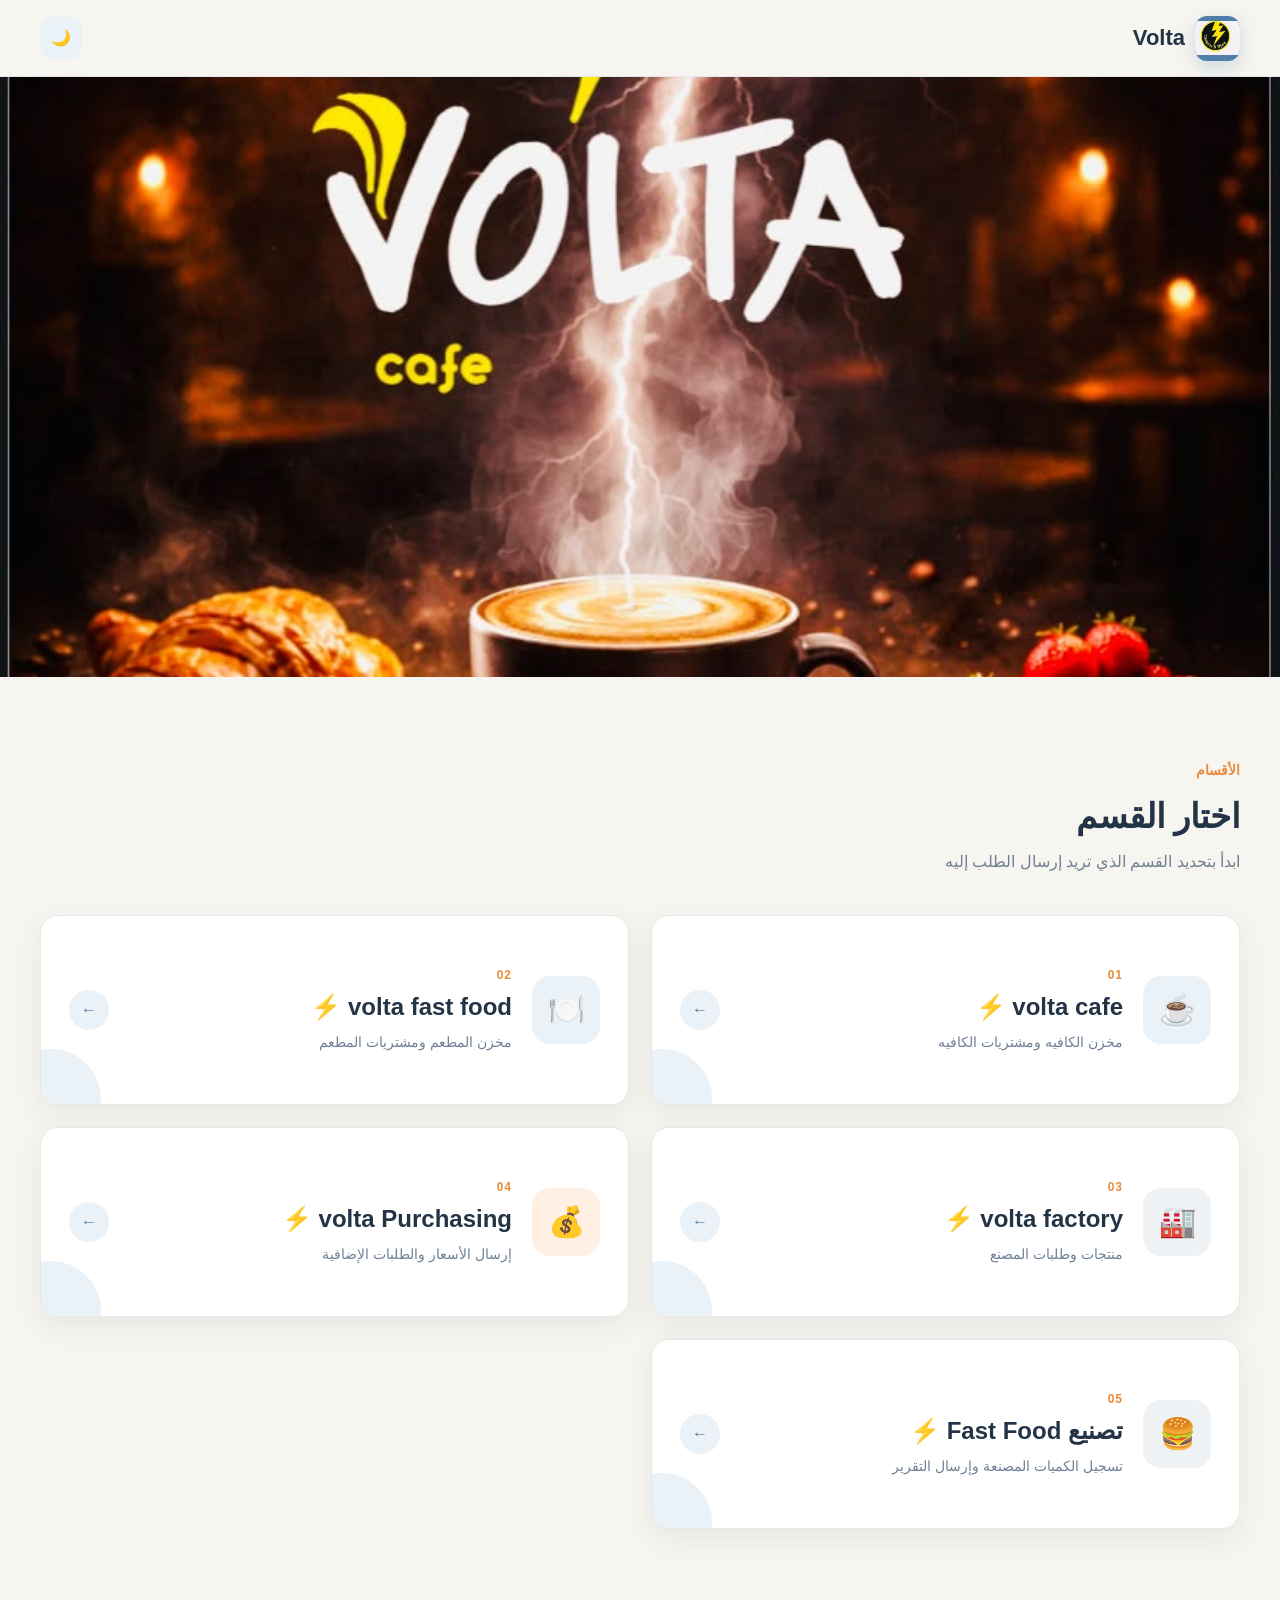
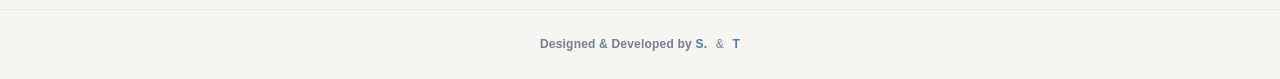
==== commit b42ff0a2: "Modify developer credit names in footer Updated developer credits in the footer section." ====
--- a/index.html
+++ b/index.html
@@ -6,13 +6,20 @@
     <meta name="viewport" content="width=device-width, initial-scale=1.0">
 
     <title>Volta | ڤولتا</title>
-
+    <!-- PWA / Home Screen Icon -->
+    <link rel="icon" type="image/png" href="assets/logo.png">
+    <link rel="apple-touch-icon" href="assets/logo.png">
+
+    <link rel="manifest" href="manifest.json">
+
+    <meta name="theme-color" content="#ffffff">
     <!-- Main CSS -->
     <link rel="stylesheet" href="css/style.css">
     <link rel="stylesheet" href="css/home.css">
     <link rel="stylesheet" href="css/responsive.css">
 </head>
 
+
 <body>
 
     <!-- =========================
@@ -291,7 +298,7 @@
                 Designed & Developed by
 
                 <span>
-                    Seif Mohamed Elneary
+                    S.
                 </span>
 
                 <b>
@@ -299,7 +306,7 @@
                 </b>
 
                 <span>
-                    Talaat El Saeedy
+                    T
                 </span>
 
             </p>
@@ -318,4 +325,4 @@
 
 </body>
 
-</html>+</html>
